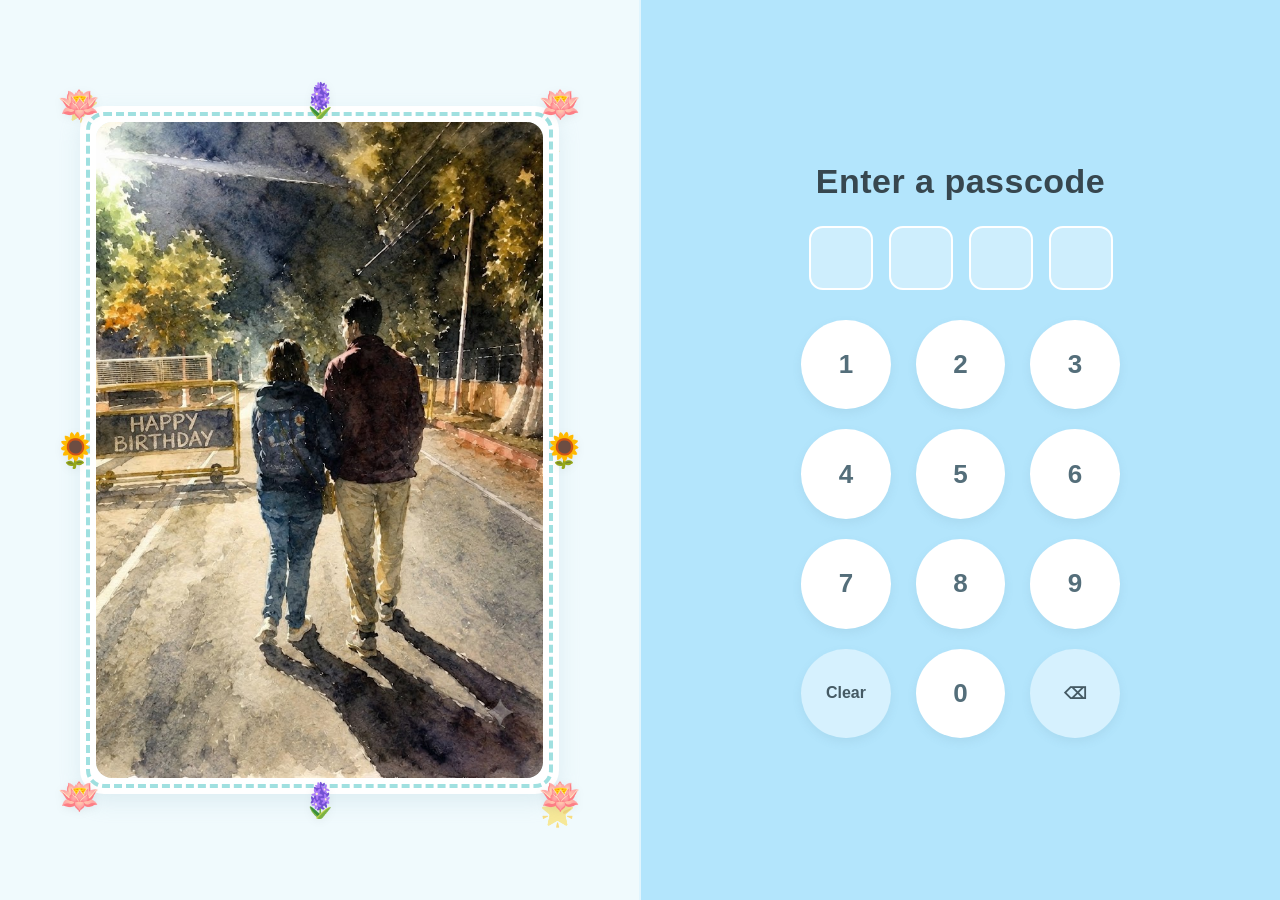
==== padlock.html @ d99033a3 "Initial commit" ====
<!DOCTYPE html>
<html lang="en">
<head>
  <meta charset="UTF-8">
  <meta name="viewport" content="width=device-width, initial-scale=1.0">
  <title>Enter Passcode</title>
  <link rel="stylesheet" href="padlock.css" />
</head>
<body>

  <div class="padlock-wrapper">
    <!-- Left Section: Photo Frame -->
    <div class="left-panel">
      <!-- Background floral elements -->
      <span class="decor-symbol" style="top: 10%; left: 10%;">🌟</span>
      <span class="decor-symbol" style="top: 15%; right: 12%;">✨</span>
      <span class="decor-symbol" style="bottom: 12%; left: 15%;">✨</span>
      <span class="decor-symbol" style="bottom: 8%; right: 10%;">🌟</span>

      <!-- Rectangular Photo Frame -->
      <div class="photo-frame-wrapper">
        <div class="photo-frame">
          <!-- Replace 'us.jpg' with the path to your photo -->
          <img src="padlock-us.jpg" alt="Photo of Us">
        </div>
        <!-- Floral decorations around frame -->
        <span class="flower flower-top-left">🪷</span>
        <span class="flower flower-top-right">🪷</span>
        <span class="flower flower-bottom-left">🪷</span>
        <span class="flower flower-bottom-right">🪷</span>
        <span class="flower flower-mid-left">🌻</span>
        <span class="flower flower-mid-right">🌻</span>
        <span class="flower flower-mid-top">🪻</span>
        <span class="flower flower-mid-bottom">🪻</span>
      </div>
    </div>

    <!-- Right Section: Keypad -->
    <div class="right-panel">
      <div class="keypad-header">Enter a passcode</div>

      <!-- PIN Display -->
      <div class="pin-display">
        <div class="pin-box" id="digit-0"></div>
        <div class="pin-box" id="digit-1"></div>
        <div class="pin-box" id="digit-2"></div>
        <div class="pin-box" id="digit-3"></div>
      </div>

      <!-- Keypad -->
      <div class="keypad-grid">
        <button class="key-btn" onclick="pressKey('1')">1</button>
        <button class="key-btn" onclick="pressKey('2')">2</button>
        <button class="key-btn" onclick="pressKey('3')">3</button>
        <button class="key-btn" onclick="pressKey('4')">4</button>
        <button class="key-btn" onclick="pressKey('5')">5</button>
        <button class="key-btn" onclick="pressKey('6')">6</button>
        <button class="key-btn" onclick="pressKey('7')">7</button>
        <button class="key-btn" onclick="pressKey('8')">8</button>
        <button class="key-btn" onclick="pressKey('9')">9</button>
        <button class="key-btn action-btn" onclick="clearPin()">Clear</button>
        <button class="key-btn" onclick="pressKey('0')">0</button>
        <button class="key-btn action-btn" onclick="deleteDigit()">⌫</button>
      </div>
    </div>
  </div>

  <script>
    // Set your 4-digit passcode here
    const CORRECT_PIN = "2210";
    // Destination URL after unlocking
    const NEXT_PAGE_URL = "surprise.html";

    let currentPin = "";

    function pressKey(num) {
      if (currentPin.length < 4) {
        currentPin += num;
        updateDisplay();

        if (currentPin.length === 4) {
          setTimeout(checkPin, 200);
        }
      }
    }

    function deleteDigit() {
      if (currentPin.length > 0) {
        currentPin = currentPin.slice(0, -1);
        updateDisplay();
      }
    }

    function clearPin() {
      currentPin = "";
      updateDisplay();
    }

    function updateDisplay() {
      for (let i = 0; i < 4; i++) {
        const box = document.getElementById(`digit-${i}`);
        box.classList.remove('error');
        if (i < currentPin.length) {
          box.textContent = "•";
          box.classList.add("filled");
        } else {
          box.textContent = "";
          box.classList.remove("filled");
        }
      }
    }

    function checkPin() {
      if (currentPin === CORRECT_PIN) {
        window.location.href = NEXT_PAGE_URL;
      } else {
        // Trigger error animation on wrong pin
        for (let i = 0; i < 4; i++) {
          const box = document.getElementById(`digit-${i}`);
          box.classList.add('error');
        }
        setTimeout(() => {
          clearPin();
        }, 500);
      }
    }
  </script>
</body>
</html>
---- padlock.css ----
* {
  box-sizing: border-box;
  margin: 0;
  padding: 0;
}

body {
  font-family: 'Segoe UI', Tahoma, Geneva, Verdana, sans-serif;
  height: 100vh;
  width: 100vw;
  margin: 0;
  padding: 0;
  overflow: hidden;
}

/* Outer layout wrapper */
.padlock-wrapper {
  display: flex;
  width: 100vw;
  height: 100vh;
  max-width: 100%;
  max-height: 100%;
  border-radius: 0;
  border: none;
  box-shadow: none;
  overflow: hidden;
}

/* Left panel - Soft Creamy Pastel Cyan */
.left-panel {
  flex: 1;
  background-color: #f0fafd;
  position: relative;
  display: flex;
  justify-content: center;
  align-items: center;
  padding: 20px;
  border-right: 2px solid #e1f5fe;
}

/* Soft Photo Frame */
/* Expand photo frame to occupy 80% of the left panel */
.photo-frame-wrapper {
  position: relative;
  width: 80%;
  height: 80%;
  max-width: none;  /* Removes previous size cap */
  max-height: none; /* Removes previous size cap */
  border-radius: 24px;
  padding: 16px;
  background: #ffffff;
  box-shadow: 0 8px 20px rgba(180, 210, 220, 0.3);
  outline: 4px dashed #a0e0e0;
  outline-offset: -10px;
}

.photo-frame {
  width: 100%;
  height: 100%;
  border-radius: 16px;
  overflow: hidden;
  position: relative;
  background-color: #e2f7f7;
}

.photo-frame img {
  width: 100%;
  height: 100%;
  object-fit: cover;
}

/* Decorative flowers */
.flower {
  position: absolute;
  font-size: 34px;
  user-select: none;
  filter: drop-shadow(0 2px 4px rgba(0,0,0,0.06));
}
.flower-top-left     { top: -22px; left: -22px; }
.flower-top-right    { top: -22px; right: -22px; }
.flower-bottom-left  { bottom: -22px; left: -22px; }
.flower-bottom-right { bottom: -22px; right: -22px; }
.flower-mid-left     { top: 50%; left: -26px; transform: translateY(-50%); }
.flower-mid-right    { top: 50%; right: -26px; transform: translateY(-50%); }
.flower-mid-top      { top: -26px; left: 50%; transform: translateX(-50%); }
.flower-mid-bottom   { bottom: -26px; left: 50%; transform: translateX(-50%); }

.decor-symbol {
  position: absolute;
  color: #81d4fa;
  opacity: 0.5;
  font-size: 28px;
  user-select: none;
}

/* Right panel - Muted Soft Pastel Blue */
.right-panel {
  flex: 1;
  background-color: #b3e5fc;
  display: flex;
  flex-direction: column;
  align-items: center;
  justify-content: center;
  padding: 20px;
  color: #546e7a;
}

.keypad-header {
  font-size: clamp(24px, 3vw, 34px);
  font-weight: 600;
  margin-bottom: 25px;
  letter-spacing: 0.5px;
  color: #37474f;
}

.pin-display {
  display: flex;
  gap: 16px;
  margin-bottom: 30px;
}

.pin-box {
  width: clamp(45px, 5vw, 65px);
  height: clamp(45px, 5vw, 65px);
  border: 2px solid #ffffff;
  border-radius: 14px;
  background-color: rgba(255, 255, 255, 0.35);
  display: flex;
  justify-content: center;
  align-items: center;
  font-size: 28px;
  font-weight: bold;
  color: #455a64;
  transition: all 0.2s ease;
}

.pin-box.filled {
  background-color: #ffffff;
  box-shadow: 0 3px 8px rgba(120, 160, 180, 0.2);
}

.pin-box.error {
  border-color: #ef9a9a;
  animation: shake 0.3s ease-in-out;
}

.keypad-grid {
  display: grid;
  grid-template-columns: repeat(3, 1fr);
  gap: 20px 25px;
}

.key-btn {
  width: clamp(65px, 7vw, 90px);
  height: clamp(65px, 7vw, 90px);
  border-radius: 50%;
  border: none;
  background-color: #ffffff;
  color: #546e7a;
  font-size: 26px;
  font-weight: 600;
  cursor: pointer;
  display: flex;
  justify-content: center;
  align-items: center;
  box-shadow: 0 4px 10px rgba(100, 140, 160, 0.12);
  transition: all 0.15s ease;
  user-select: none;
}

.key-btn:active {
  transform: scale(0.94);
  background-color: #e1f5fe;
}

.key-btn.action-btn {
  font-size: 16px;
  background-color: rgba(255, 255, 255, 0.45);
  color: #455a64;
}

.key-btn.action-btn:active {
  background-color: rgba(255, 255, 255, 0.7);
}

@keyframes shake {
  0%, 100% { transform: translateX(0); }
  20%, 60% { transform: translateX(-8px); }
  40%, 80% { transform: translateX(8px); }
}
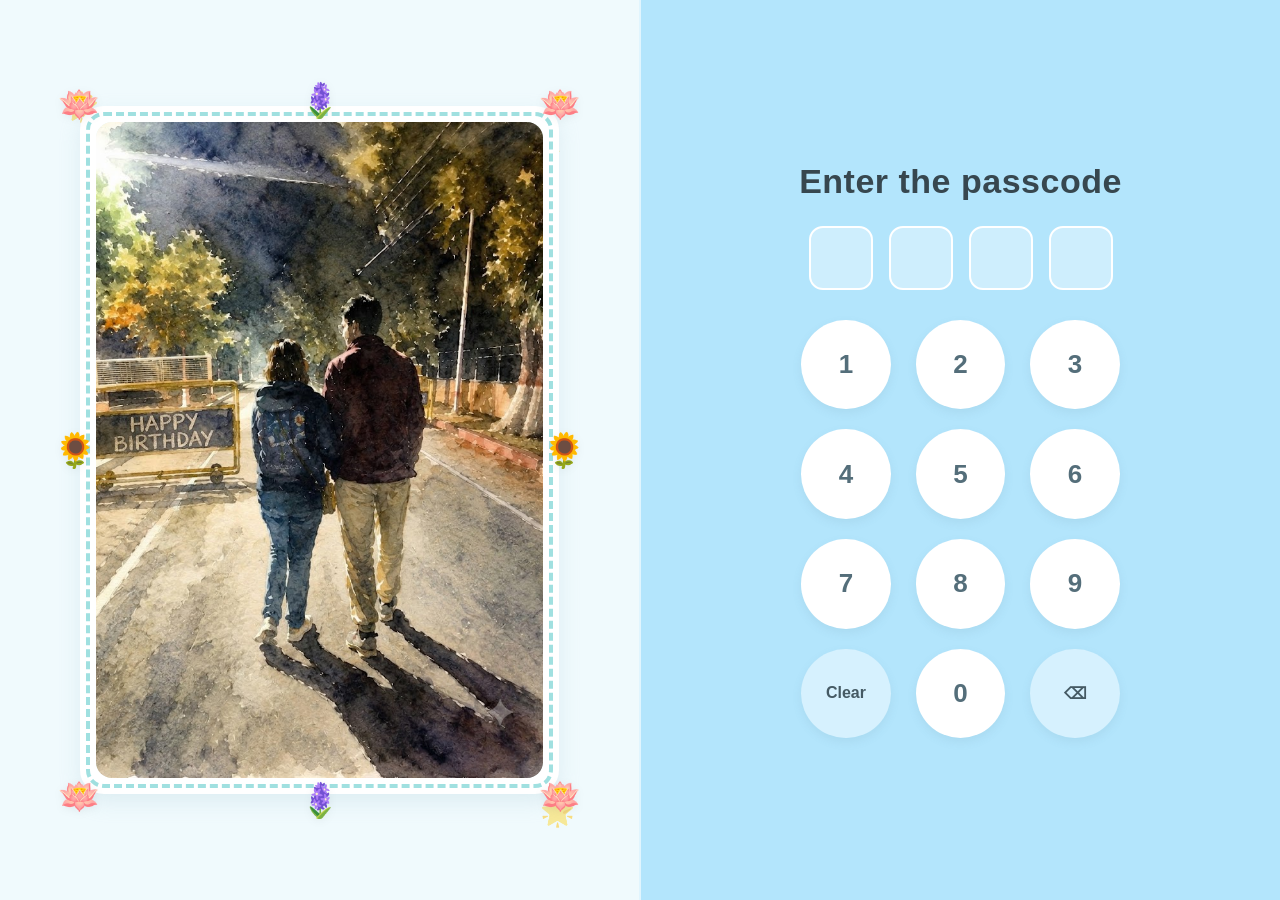
==== commit 7da48dbf: "minor change in padlock.html" ====
--- a/padlock.html
+++ b/padlock.html
@@ -37,7 +37,7 @@
 
     <!-- Right Section: Keypad -->
     <div class="right-panel">
-      <div class="keypad-header">Enter a passcode</div>
+      <div class="keypad-header">Enter the passcode</div>
 
       <!-- PIN Display -->
       <div class="pin-display">
